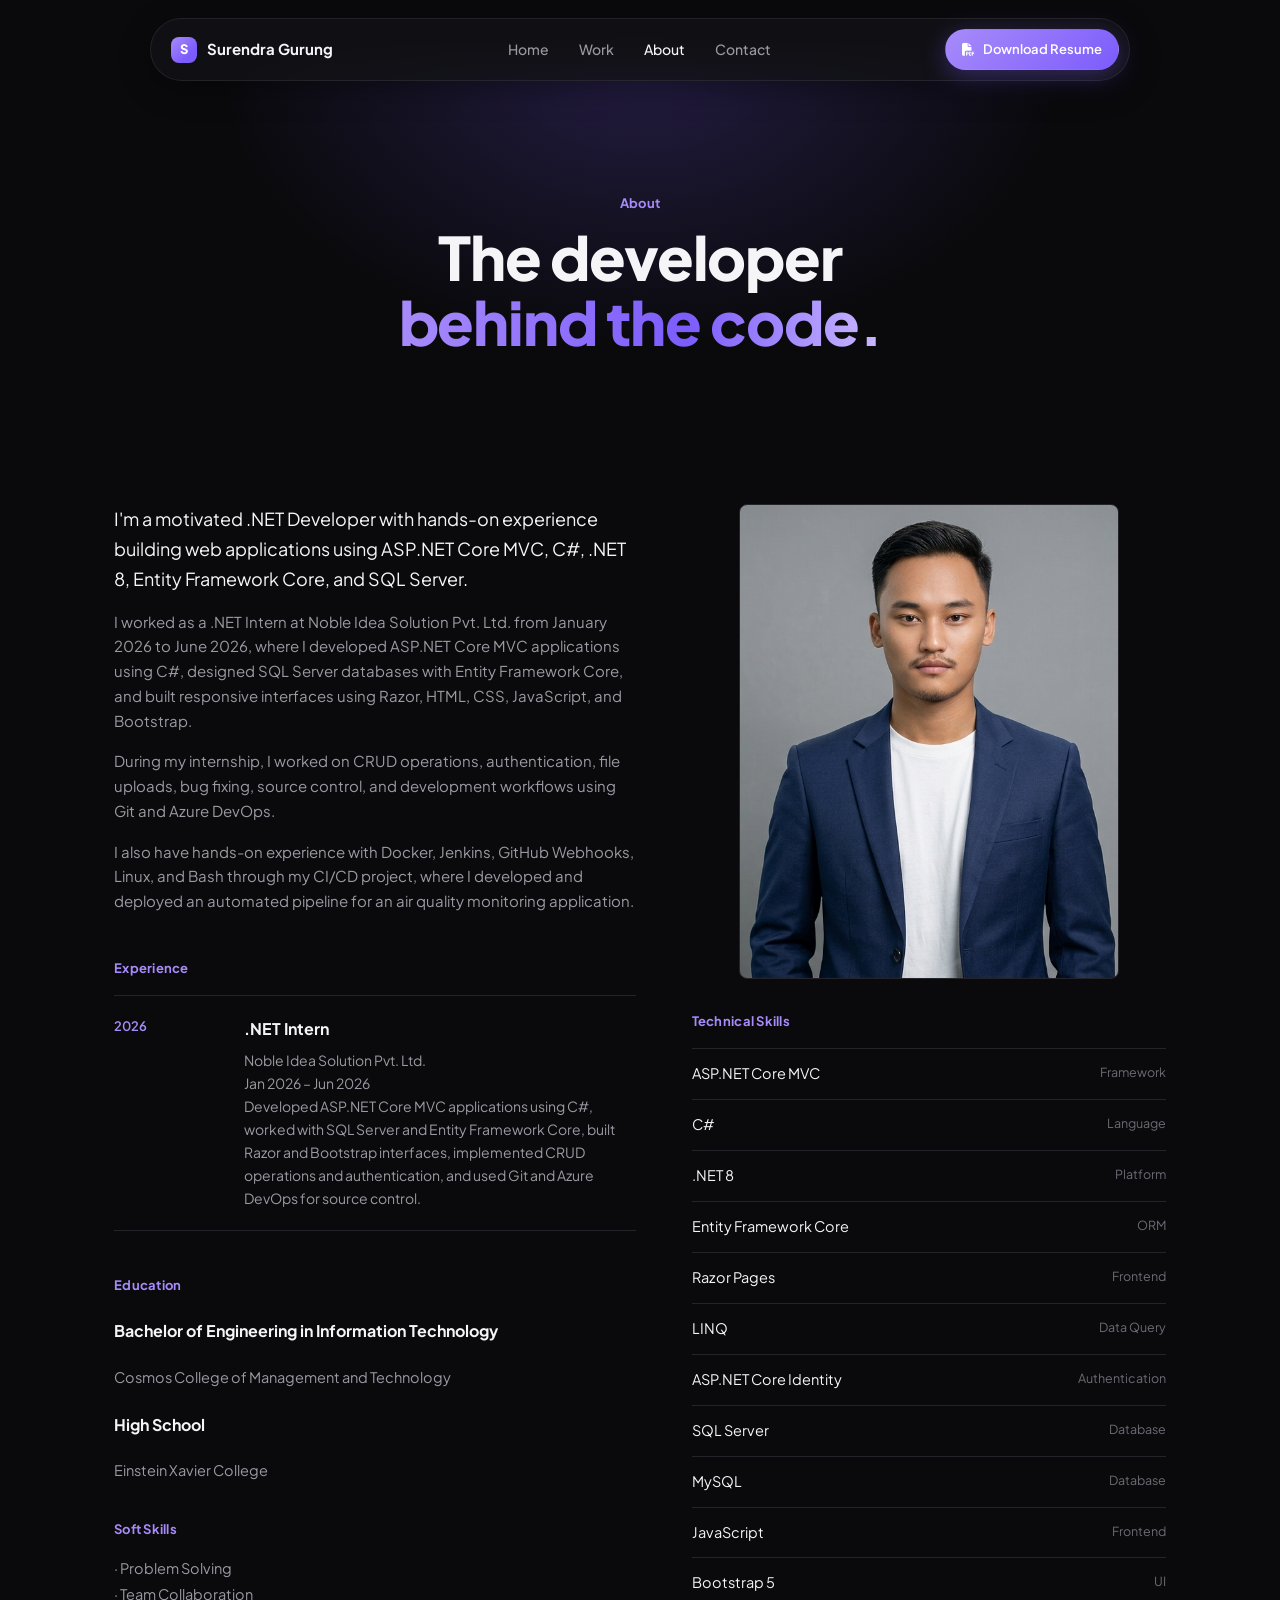
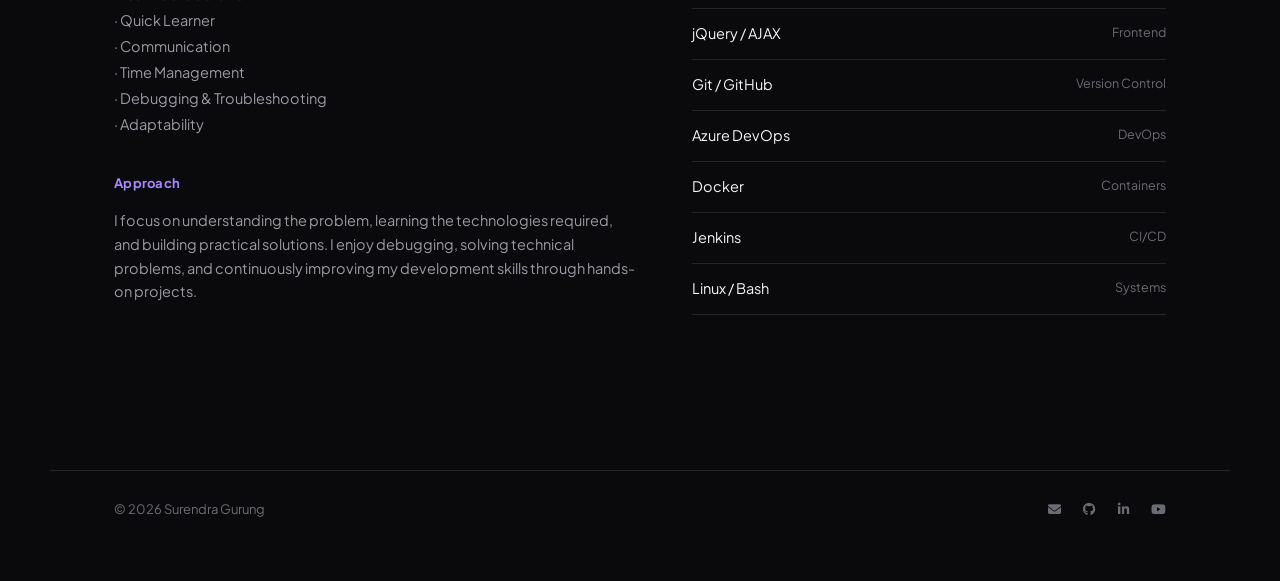
==== about.html @ 14fc5375 "first commit" ====
<!DOCTYPE html>
<html lang="en">

<head>
  <meta charset="UTF-8">
  <meta name="viewport" content="width=device-width, initial-scale=1.0">

  <title>About — Surendra Gurung</title>

  <meta name="description"
    content="About Surendra Gurung, a .NET Developer with experience in ASP.NET Core MVC, C#, .NET 8, Entity Framework Core, SQL Server, JavaScript, Bootstrap and DevOps.">

  <link rel="preconnect" href="https://fonts.googleapis.com">

  <link
    href="https://fonts.googleapis.com/css2?family=Plus+Jakarta+Sans:wght@400;500;600;700;800&family=JetBrains+Mono:wght@400;500&display=swap"
    rel="stylesheet">
  <link rel="stylesheet" href="https://cdnjs.cloudflare.com/ajax/libs/font-awesome/6.7.2/css/all.min.css">

  <link rel="stylesheet" href="styles.css">
  <link rel="icon" type="image/png" href="images/FavIcon.jpg">
</head>

<body>

  <div class="nav-outer">
    <nav class="nav">

      <a href="index.html" class="logo">
        <span class="mark">S</span> Surendra Gurung
      </a>

      <ul class="nav-links">
        <li><a href="index.html">Home</a></li>
        <li><a href="work.html">Work</a></li>
        <li><a href="about.html">About</a></li>
        <li><a href="contact.html">Contact</a></li>
      </ul>

      <div class="nav-cta">

        <a href="PDF/Surendra-CV.pdf" class="btn btn-primary btn-sm" download="Surendra-Gurung-Resume.pdf">
          <i class="fa-solid fa-file-pdf"></i> Download Resume
        </a>

        <button class="nav-toggle" aria-label="Toggle menu">
          ≡
        </button>

      </div>

    </nav>
  </div>


  <div class="mobile-panel">
    <ul>
      <li><a href="index.html">Home</a></li>
      <li><a href="work.html">Work</a></li>
      <li><a href="about.html">About</a></li>
      <li><a href="contact.html">Contact</a></li>
    </ul>
  </div>


  <main>

    <!-- =========================
       HERO
  ========================== -->

    <section class="hero" style="padding-bottom: 20px;">

      <div class="glow"></div>

      <div class="wrap hero-inner">

        <div class="eyebrow">
          About
        </div>

        <h1>
          The developer<br>
          <span class="gradient-text">
            behind the code.
          </span>
        </h1>

      </div>

    </section>


    <!-- =========================
       ABOUT
  ========================== -->

    <section>

      <div class="wrap about-grid">

        <!-- LEFT SIDE: intro, experience, education, soft skills, approach -->

        <div>

          <p class="intro">
            I'm a motivated .NET Developer with hands-on experience
            building web applications using ASP.NET Core MVC, C#,
            .NET 8, Entity Framework Core, and SQL Server.
          </p>

          <p>
            I worked as a .NET Intern at Noble Idea Solution Pvt. Ltd.
            from January 2026 to June 2026, where I developed
            ASP.NET Core MVC applications using C#, designed
            SQL Server databases with Entity Framework Core,
            and built responsive interfaces using Razor, HTML,
            CSS, JavaScript, and Bootstrap.
          </p>

          <p>
            During my internship, I worked on CRUD operations,
            authentication, file uploads, bug fixing, source control,
            and development workflows using Git and Azure DevOps.
          </p>

          <p>
            I also have hands-on experience with Docker, Jenkins,
            GitHub Webhooks, Linux, and Bash through my CI/CD project,
            where I developed and deployed an automated pipeline
            for an air quality monitoring application.
          </p>


          <!-- EXPERIENCE -->

          <div class="eyebrow" style="margin-top:44px;">
            Experience
          </div>

          <ul class="timeline" style="margin-top:16px;">

            <li>

              <span class="when">
                2026
              </span>

              <div>

                <h4>
                  .NET Intern
                </h4>

                <p>
                  Noble Idea Solution Pvt. Ltd.
                  <br>
                  Jan 2026 – Jun 2026
                </p>

                <p>
                  Developed ASP.NET Core MVC applications using C#,
                  worked with SQL Server and Entity Framework Core,
                  built Razor and Bootstrap interfaces, implemented
                  CRUD operations and authentication, and used Git
                  and Azure DevOps for source control.
                </p>

              </div>

            </li>
          </ul>


          <!-- EDUCATION -->

          <div class="eyebrow" style="margin-top:44px;">
            Education
          </div>

          <div style="margin-top:16px;">

            <h4>
              Bachelor of Engineering in Information Technology
            </h4>

            <p style="
            color:var(--text-muted);
            margin-top:6px;
            font-size:14.5px;
          ">
              Cosmos College of Management and Technology
            </p>

          </div>

          <div style="margin-top:22px;">

            <h4>
              High School
            </h4>

            <p style="
            color:var(--text-muted);
            margin-top:6px;
            font-size:14.5px;
          ">
              Einstein Xavier College
            </p>

          </div>


          <!-- SOFT SKILLS -->

          <div class="eyebrow" style="margin-top:36px;">
            Soft Skills
          </div>

          <!-- <p style="
  color:var(--text-muted);
  margin-top:14px;
  font-size:14.5px;
  line-height:1.9;">
            Problem Solving · Team Collaboration · Quick Learner ·
            Communication · Time Management · Debugging & Troubleshooting · Adaptability
          </p> -->
          <p style="
  color:var(--text-muted);
  margin-top:14px;
  font-size:14.5px;
  line-height:1.8;">
  · Problem Solving<br>
  · Team Collaboration<br>
  · Quick Learner<br>
  · Communication<br>
  · Time Management<br>
  · Debugging & Troubleshooting<br>
  · Adaptability
</p>


          <!-- APPROACH -->

          <div class="eyebrow" style="margin-top:36px;">
            Approach
          </div>

          <p style="
          color:var(--text-muted);
          margin-top:14px;
          font-size:14.5px;
        ">
            I focus on understanding the problem, learning the
            technologies required, and building practical solutions.
            I enjoy debugging, solving technical problems, and
            continuously improving my development skills through
            hands-on projects.
          </p>

        </div>


        <!-- RIGHT SIDE: photo + technical skills -->

        <div>

          <!-- PHOTO -->

          <div class="about-photo">
            <img src="images/aRDNERUS.jpg" alt="Surendra Gurung">
          </div>


          <!-- SKILLS -->

          <div class="eyebrow">
            Technical Skills
          </div>

          <ul class="stack-list" style="margin-top:16px;">

            <li>
              <span>ASP.NET Core MVC</span>
              <span class="role">Framework</span>
            </li>

            <li>
              <span>C#</span>
              <span class="role">Language</span>
            </li>

            <li>
              <span>.NET 8</span>
              <span class="role">Platform</span>
            </li>

            <li>
              <span>Entity Framework Core</span>
              <span class="role">ORM</span>
            </li>

            <li>
              <span>Razor Pages</span>
              <span class="role">Frontend</span>
            </li>

            <li>
              <span>LINQ</span>
              <span class="role">Data Query</span>
            </li>

            <li>
              <span>ASP.NET Core Identity</span>
              <span class="role">Authentication</span>
            </li>

            <li>
              <span>SQL Server</span>
              <span class="role">Database</span>
            </li>

            <li>
              <span>MySQL</span>
              <span class="role">Database</span>
            </li>

            <li>
              <span>JavaScript</span>
              <span class="role">Frontend</span>
            </li>

            <li>
              <span>Bootstrap 5</span>
              <span class="role">UI</span>
            </li>

            <li>
              <span>jQuery / AJAX</span>
              <span class="role">Frontend</span>
            </li>

            <li>
              <span>Git / GitHub</span>
              <span class="role">Version Control</span>
            </li>

            <li>
              <span>Azure DevOps</span>
              <span class="role">DevOps</span>
            </li>

            <li>
              <span>Docker</span>
              <span class="role">Containers</span>
            </li>

            <li>
              <span>Jenkins</span>
              <span class="role">CI/CD</span>
            </li>

            <li>
              <span>Linux / Bash</span>
              <span class="role">Systems</span>
            </li>

          </ul>

        </div>

      </div>

    </section>


    <!-- =========================
       CTA
  ========================== -->

    <!-- <section>

      <div class="wrap">

        <div class="cta-band reveal">

          <h2>
            Have an idea worth building?
          </h2>

          <a href="contact.html" class="btn btn-primary">
            Let's talk →
          </a>

        </div>

      </div>

    </section> -->

  </main>


  <!-- =========================
     FOOTER
========================== -->

  <footer>
    <div class="wrap footer-row">
      <span>© 2026 Surendra Gurung</span>
      <div class="footer-links">
        <!-- Email (Gmail) -->
        <a href="mailto:amoshtamu25@gmail.com" class="icon-link gmail" title="Email" target="_blank"
          rel="noopener noreferrer">
          <i class="fa-solid fa-envelope"></i>
        </a>

        <!-- GitHub -->
        <a href="https://github.com/Suren-grg12" class="icon-link github" title="GitHub" target="_blank"
          rel="noopener noreferrer">
          <i class="fa-brands fa-github"></i>
        </a>

        <!-- LinkedIn -->
        <a href="https://www.linkedin.com/in/surendra-gurung-a97ab1424/" class="icon-link linkedin" title="LinkedIn"
          target="_blank" rel="noopener noreferrer">
          <i class="fa-brands fa-linkedin-in"></i>
        </a>

        <!-- YouTube (Optional placeholder - remove if not needed) -->
        <a href="https://www.youtube.com/@Ardnerus-official" class="icon-link youtube" title="YouTube" target="_blank"
          rel="noopener noreferrer">
          <i class="fa-brands fa-youtube"></i>
        </a>
      </div>
    </div>
  </footer>


  <script src="script.js"></script>

</body>

</html>
---- styles.css ----
/* ============================================================
   Design tokens — dark / violet system
   ============================================================ */
:root{
  --bg: #0A0A0D;
  --surface: #131317;
  --surface-2: #19191F;
  --border: #232329;
  --border-soft: rgba(255,255,255,0.08);
  --text: #F5F5F7;
  --text-muted: #9A9AA3;
  --text-dim: #6B6B74;

  --violet: #7C5CFC;
  --violet-light: #A78BFA;
  --violet-dim: #3A2E6E;
  --mint: #34D399;

  --font-display: 'Plus Jakarta Sans', sans-serif;
  --font-body: 'Plus Jakarta Sans', sans-serif;

  --maxw: 1180px;
  --pad: clamp(20px, 5vw, 64px);
  --radius: 20px;
  --radius-sm: 12px;
}

*{ box-sizing: border-box; }
html{ scroll-behavior: smooth; }

body{
  margin: 0;
  background: var(--bg);
  color: var(--text);
  font-family: var(--font-body);
  font-size: 16px;
  line-height: 1.65;
  -webkit-font-smoothing: antialiased;
  overflow-x: hidden;
}

@media (prefers-reduced-motion: reduce){
  html{ scroll-behavior: auto; }
  *{ animation-duration: 0.001ms !important; animation-iteration-count: 1 !important; transition-duration: 0.001ms !important; }
}

a{ color: inherit; text-decoration: none; }
img{ max-width: 100%; display: block; }
button{ font-family: inherit; cursor: pointer; }

::selection{ background: var(--violet); color: #fff; }

:focus-visible{
  outline: 2px solid var(--violet-light);
  outline-offset: 3px;
  border-radius: 4px;
}

.wrap{
  max-width: var(--maxw);
  margin: 0 auto;
  padding-left: var(--pad);
  padding-right: var(--pad);
}

.glow{
  position: absolute;
  inset: 0;
  pointer-events: none;
  z-index: 0;
  background:
    radial-gradient(600px 400px at 50% 0%, rgba(124,92,252,0.22), transparent 70%);
}

.eyebrow{
  font-size: 13px;
  font-weight: 700;
  letter-spacing: 0.02em;
  color: var(--violet-light);
  margin: 0 0 10px;
}

.gradient-text{
  background: linear-gradient(90deg, var(--violet-light), var(--violet) 60%, #C9B8FF);
  -webkit-background-clip: text;
  background-clip: text;
  color: transparent;
}

/* ============================================================
   Floating pill nav
   ============================================================ */
.nav-outer{
  position: sticky;
  top: 18px;
  z-index: 100;
  display: flex;
  justify-content: center;
  padding: 0 var(--pad);
}
.nav{
  width: 100%;
  max-width: 980px;
  display: flex;
  align-items: center;
  justify-content: space-between;
  gap: 24px;
  padding: 10px 10px 10px 20px;
  background: rgba(19,19,23,0.75);
  backdrop-filter: blur(16px);
  border: 1px solid var(--border-soft);
  border-radius: 999px;
  box-shadow: 0 8px 30px rgba(0,0,0,0.35);
}
.logo{
  display: flex;
  align-items: center;
  gap: 10px;
  font-weight: 700;
  font-size: 15px;
  white-space: nowrap;
}
.logo .mark{
  width: 26px; height: 26px;
  border-radius: 8px;
  background: linear-gradient(135deg, var(--violet-light), var(--violet) 70%);
  display: flex; align-items: center; justify-content: center;
  font-size: 13px; font-weight: 800; color: #fff;
}
.nav-links{
  display: flex;
  gap: 30px;
  list-style: none;
  margin: 0; padding: 0;
  font-size: 14px;
  font-weight: 500;
}
.nav-links a{ color: var(--text-muted); transition: color .2s ease; }
.nav-links a:hover, .nav-links a.active{ color: var(--text); }

.nav-cta{ display: flex; align-items: center; gap: 10px; }

.nav-toggle{
  display: none;
  background: none;
  border: 1px solid var(--border-soft);
  border-radius: 999px;
  color: var(--text);
  width: 38px; height: 38px;
  align-items: center;
  justify-content: center;
}

.mobile-panel{ display: none; }

@media (max-width: 780px){
  .nav-links{ display: none; }
  .nav-toggle{ display: flex; }
  .mobile-panel{
    max-width: 980px;
    margin: 10px auto 0;
    background: rgba(19,19,23,0.95);
    border: 1px solid var(--border-soft);
    border-radius: 20px;
    overflow: hidden;
    max-height: 0;
    transition: max-height .3s ease;
  }
  .mobile-panel.open{ max-height: 300px; }
  .mobile-panel ul{ list-style: none; margin: 0; padding: 8px; }
  .mobile-panel a{
    display: block;
    padding: 14px 16px;
    font-size: 15px;
    color: var(--text-muted);
    border-radius: 12px;
  }
  .mobile-panel a:hover{ background: var(--surface-2); color: var(--text); }
}

/* ============================================================
   Buttons
   ============================================================ */
.btn{
  font-size: 14.5px;
  font-weight: 600;
  padding: 12px 22px;
  border-radius: 999px;
  border: 1px solid transparent;
  display: inline-flex;
  align-items: center;
  gap: 8px;
  transition: transform .2s ease, box-shadow .2s ease, background .2s ease;
}
.btn-primary{
  background: linear-gradient(135deg, var(--violet-light), var(--violet));
  color: #fff;
  box-shadow: 0 6px 24px rgba(124,92,252,0.35);
}
.btn-primary:hover{ transform: translateY(-1px); box-shadow: 0 10px 30px rgba(124,92,252,0.5); }
.btn-ghost{
  color: var(--text);
  border-color: var(--border-soft);
  background: rgba(255,255,255,0.02);
}
.btn-ghost:hover{ border-color: var(--violet-light); }
.btn-sm{ padding: 9px 16px; font-size: 13px; }

/* ============================================================
   Hero
   ============================================================ */
.hero{
  position: relative;
  text-align: center;
  padding: clamp(70px, 12vw, 130px) 0 40px;
}
.hero-inner{ position: relative; z-index: 1; }
h1{
  font-family: var(--font-display);
  font-weight: 800;
  font-size: clamp(36px, 6vw, 60px);
  line-height: 1.08;
  letter-spacing: -0.02em;
  margin: 0 0 20px;
}
.hero p.lead{
  color: var(--text-muted);
  font-size: clamp(15px, 1.6vw, 18px);
  max-width: 56ch;
  margin: 0 auto 34px;
}
.hero .btn-row{ display: flex; justify-content: center; gap: 16px; flex-wrap: wrap; }
.hero .caption{ margin-top: 16px; font-size: 13px; color: var(--text-dim); }

/* ============================================================
   Bento visual grid
   ============================================================ */
.bento{
  position: relative;
  z-index: 1;
  display: grid;
  grid-template-columns: repeat(6, 1fr);
  gap: 14px;
  margin-top: 64px;
}
.bento .cell{
  border-radius: var(--radius-sm);
  border: 1px solid var(--border);
  background: var(--surface);
  overflow: hidden;
  position: relative;
  min-height: 160px;
  display: flex;
  align-items: flex-end;
  padding: 16px;
}
.bento .cell .tag{
  font-size: 11px;
  font-weight: 700;
  color: var(--text);
  background: rgba(0,0,0,0.45);
  backdrop-filter: blur(6px);
  padding: 6px 10px;
  border-radius: 999px;
}
.bento .c1{ grid-column: span 2; grid-row: span 2; background: linear-gradient(160deg, #1B1233, #0A0A0D 70%); }
.bento .c2{ grid-column: span 2; background: linear-gradient(160deg, #241830, #0A0A0D); }
.bento .c3{ grid-column: span 2; background: linear-gradient(160deg, #10151B, #0A0A0D); }
.bento .c4{ grid-column: span 2; background: linear-gradient(160deg, #16101F, #0A0A0D); }
.bento .c5{ grid-column: span 2; background: linear-gradient(160deg, #101014, #0A0A0D); }

@media (max-width: 820px){
  .bento{ grid-template-columns: repeat(2, 1fr); }
  .bento .cell{ grid-column: span 1 !important; grid-row: auto !important; min-height: 130px; }
}

/* ============================================================
   Feature icon strip
   ============================================================ */
.strip{
  display: flex;
  justify-content: center;
  gap: clamp(20px, 4vw, 56px);
  flex-wrap: wrap;
  margin-top: 56px;
}
.strip .item{ text-align: center; }
.strip .icon{
  width: 44px; height: 44px;
  border-radius: 12px;
  background: var(--surface-2);
  border: 1px solid var(--border);
  display: flex; align-items: center; justify-content: center;
  margin: 0 auto 10px;
  color: var(--violet-light);
}
.strip .label{ font-size: 13px; color: var(--text-muted); font-weight: 500; }

/* ============================================================
   Section shell
   ============================================================ */
section{ padding: clamp(60px, 9vw, 110px) 0; position: relative; }

.section-head{ text-align: center; margin-bottom: 56px; }
.section-head h2{
  font-family: var(--font-display);
  font-weight: 800;
  font-size: clamp(28px, 3.8vw, 42px);
  letter-spacing: -0.01em;
  margin: 0 0 14px;
}
.section-head p{
  color: var(--text-muted);
  max-width: 56ch;
  margin: 0 auto;
  font-size: 15.5px;
}
.section-head.left{ text-align: left; }
.section-head.left p{ margin: 0; }

/* ============================================================
   Two-column feature blocks
   ============================================================ */
.feature-blocks{
  display: grid;
  grid-template-columns: 1fr 1fr;
  gap: 20px;
}
.feature-blocks .block{
  background: var(--surface);
  border: 1px solid var(--border);
  border-radius: var(--radius);
  overflow: hidden;
}
.feature-blocks .visual{
  height: 220px;
  background: linear-gradient(160deg, #1B1233, #0A0A0D 75%);
  position: relative;
}
.feature-blocks .visual.v2{ background: linear-gradient(160deg, #101820, #0A0A0D 75%); }
.feature-blocks .visual.v3{ background: linear-gradient(160deg, #201018, #0A0A0D 75%); }
.feature-blocks .visual.v4{ background: linear-gradient(160deg, #131022, #0A0A0D 75%); }
.feature-blocks .copy{ padding: 24px 26px 28px; }
.feature-blocks h3{ font-family: var(--font-display); font-size: 18px; margin: 0 0 8px; }
.feature-blocks p{ color: var(--text-muted); font-size: 14.5px; margin: 0; }

@media (max-width: 760px){
  .feature-blocks{ grid-template-columns: 1fr; }
}

.code-mock{
  position: absolute; inset: 18px;
  background: rgba(10,10,13,0.8);
  border: 1px solid var(--border-soft);
  border-radius: 12px;
  padding: 16px;
  font-family: 'JetBrains Mono', monospace;
  font-size: 11px;
  color: var(--text-dim);
  overflow: hidden;
}
.code-mock .l1{ color: var(--violet-light); }
.code-mock .l2{ color: var(--mint); }
.code-mock div{ margin-bottom: 6px; white-space: nowrap; }

/* ============================================================
   Card grid (work / templates)
   ============================================================ */
.card-grid{
  display: grid;
  grid-template-columns: repeat(3, 1fr);
  gap: 22px;
}
.proj-card{
  background: var(--surface);
  border: 1px solid var(--border);
  border-radius: var(--radius);
  overflow: hidden;
  transition: transform .25s ease, border-color .25s ease;
}
.proj-card:hover{ transform: translateY(-4px); border-color: var(--violet-dim); }
.proj-card .thumb{
  height: 170px;
  background: linear-gradient(160deg, #1B1233, #0A0A0D 75%);
  position: relative;
}
.proj-card .thumb.t2{ background: linear-gradient(160deg, #101820, #0A0A0D 75%); }
.proj-card .thumb.t3{ background: linear-gradient(160deg, #201018, #0A0A0D 75%); }
.proj-card .thumb.t4{ background: linear-gradient(160deg, #131022, #0A0A0D 75%); }
.proj-card .thumb.t5{ background: linear-gradient(160deg, #10151B, #0A0A0D 75%); }
.proj-card .thumb.t6{ background: linear-gradient(160deg, #16101F, #0A0A0D 75%); }
.proj-card .body{ padding: 20px 22px 24px; }
.proj-card h3{ font-family: var(--font-display); font-size: 17px; margin: 0 0 4px; }
.proj-card .cat{ color: var(--violet-light); font-size: 13px; font-weight: 600; margin: 0 0 12px; }
.proj-card p{ color: var(--text-muted); font-size: 14px; margin: 0; }

@media (max-width: 900px){ .card-grid{ grid-template-columns: 1fr 1fr; } }
@media (max-width: 620px){ .card-grid{ grid-template-columns: 1fr; } }

/* ============================================================
   Resource / stack cards
   ============================================================ */
.res-grid{
  display: grid;
  grid-template-columns: repeat(4, 1fr);
  gap: 16px;
}
.res-card{
  background: var(--surface);
  border: 1px solid var(--border);
  border-radius: var(--radius-sm);
  padding: 22px;
}
.res-card .icon{
  width: 38px; height: 38px;
  border-radius: 10px;
  background: var(--surface-2);
  border: 1px solid var(--border);
  display: flex; align-items: center; justify-content: center;
  color: var(--violet-light);
  margin-bottom: 16px;
}
.res-card h3{ font-size: 15.5px; margin: 0 0 6px; font-family: var(--font-display); }
.res-card p{ color: var(--text-muted); font-size: 13.5px; margin: 0; }

@media (max-width: 900px){ .res-grid{ grid-template-columns: 1fr 1fr; } }
@media (max-width: 560px){ .res-grid{ grid-template-columns: 1fr; } }

/* ============================================================
   Testimonials
   ============================================================ */
.testi-grid{
  display: grid;
  grid-template-columns: repeat(3, 1fr);
  gap: 20px;
}
.testi-card{
  background: var(--surface);
  border: 1px solid var(--border);
  border-radius: var(--radius);
  padding: 26px;
}
.stars{ color: var(--mint); font-size: 14px; letter-spacing: 2px; margin-bottom: 14px; }
.testi-card p.quote{ color: var(--text-muted); font-size: 14.5px; margin: 0 0 18px; }
.testi-card .who{ font-weight: 700; font-size: 14px; }
.testi-card .when{ color: var(--text-dim); font-size: 12.5px; }

@media (max-width: 900px){ .testi-grid{ grid-template-columns: 1fr; } }

/* ============================================================
   FAQ accordion
   ============================================================ */
.faq{ max-width: 760px; margin: 0 auto; }
.faq-item{ border-top: 1px solid var(--border); }
.faq-item:last-child{ border-bottom: 1px solid var(--border); }
.faq-q{
  width: 100%;
  background: none;
  border: none;
  color: var(--text);
  display: flex;
  justify-content: space-between;
  align-items: center;
  padding: 22px 4px;
  font-size: 15.5px;
  font-weight: 600;
  text-align: left;
}
.faq-q .plus{
  color: var(--violet-light);
  font-size: 18px;
  transition: transform .25s ease;
  flex-shrink: 0;
  margin-left: 20px;
}
.faq-item.open .plus{ transform: rotate(45deg); }
.faq-a{ max-height: 0; overflow: hidden; transition: max-height .3s ease; }
.faq-a p{ color: var(--text-muted); font-size: 14.5px; padding: 0 4px 22px; margin: 0; max-width: 65ch; }

/* ============================================================
   About page specifics
   ============================================================ */
.about-grid{
  display: grid;
  grid-template-columns: 1.1fr 1fr;
  gap: 56px;
  align-items: start;
}
.about-grid p{ color: var(--text-muted); margin: 0 0 16px; font-size: 15px; }
.about-grid p.intro{ color: var(--text); font-size: 18px; }
 
.about-photo{
  width: 80%;
  margin: 0 auto 32px;
  aspect-ratio: 4 / 5;
  border-radius: 8px;
  overflow: hidden;
  border: 1px solid var(--border);
  background: linear-gradient(160deg, #1B1233, #0A0A0D 75%);
}
.about-photo img{
  width: 100%;
  height: 100%;
  object-fit: cover;
  display: block;
}
@media (max-width: 760px){
  .about-photo{ width: 100%; aspect-ratio: 16 / 9; max-width: 320px; }
}
 
.stack-list{ list-style: none; margin: 0; padding: 0; }
.stack-list li{
  display: flex;
  justify-content: space-between;
  padding: 13px 0;
  border-top: 1px solid var(--border);
  font-size: 14.5px;
}
.stack-list li:last-child{ border-bottom: 1px solid var(--border); }
.stack-list .role{ color: var(--text-dim); font-size: 12.5px; }
 
.timeline{ list-style: none; margin: 0; padding: 0; }
.timeline li{
  padding: 20px 0;
  border-top: 1px solid var(--border);
  display: grid;
  grid-template-columns: 110px 1fr;
  gap: 20px;
}
.timeline li:last-child{ border-bottom: 1px solid var(--border); }
.timeline .when{ color: var(--violet-light); font-size: 13px; font-weight: 600; }
.timeline h4{ margin: 0 0 6px; font-family: var(--font-display); font-size: 16px; }
.timeline p{ margin: 0; color: var(--text-muted); font-size: 14px; }
 
@media (max-width: 760px){
  .about-grid{ grid-template-columns: 1fr; gap: 36px; }
  .timeline li{ grid-template-columns: 1fr; gap: 6px; }
}



/* ============================================================
   Contact page
   ============================================================ */
.contact-grid{
  display: grid;
  grid-template-columns: 1fr 1fr;
  gap: 56px;
}
.field{ margin-bottom: 20px; }
.field label{
  display: block;
  font-size: 13px;
  font-weight: 600;
  color: var(--text-muted);
  margin-bottom: 8px;
}
.field input, .field textarea{
  width: 100%;
  background: var(--surface);
  border: 1px solid var(--border);
  border-radius: var(--radius-sm);
  padding: 13px 15px;
  color: var(--text);
  font-family: var(--font-body);
  font-size: 15px;
  transition: border-color .2s ease;
}
.field input:focus, .field textarea:focus{
  outline: none;
  border-color: var(--violet-light);
}
.field textarea{ resize: vertical; min-height: 130px; }

.contact-info dt{
  font-size: 12.5px;
  font-weight: 600;
  color: var(--text-dim);
  margin-top: 24px;
}
.contact-info dt:first-child{ margin-top: 0; }
.contact-info dd{
  margin: 8px 0 0;
  font-family: var(--font-display);
  font-size: 19px;
}
.contact-info dd a:hover{ color: var(--violet-light); }

.form-status{ font-size: 13px; color: var(--mint); margin-top: 4px; min-height: 18px; }

@media (max-width: 760px){
  .contact-grid{ grid-template-columns: 1fr; gap: 36px; }
}

/* ============================================================
   Footer CTA + footer
   ============================================================ */
.cta-band{
  text-align: center;
  border-radius: 28px;
  background: radial-gradient(500px 260px at 50% 0%, rgba(124,92,252,0.28), #0F0B1A 70%);
  border: 1px solid var(--border-soft);
  padding: clamp(48px, 8vw, 84px) 24px;
}
.cta-band h2{
  font-family: var(--font-display);
  font-weight: 800;
  font-size: clamp(26px, 4vw, 40px);
  margin: 0 0 26px;
}

footer{ padding: 40px 0 60px; }
.footer-row{
  display: flex;
  justify-content: space-between;
  align-items: center;
  flex-wrap: wrap;
  gap: 16px;
  font-size: 13px;
  color: var(--text-dim);
  border-top: 1px solid var(--border);
  padding-top: 28px;
}
.footer-row a{ color: var(--text-dim); }
.footer-row a:hover{ color: var(--violet-light); }
.footer-links{ display: flex; gap: 22px; }

.reveal{ opacity: 0; transform: translateY(16px); transition: opacity .6s ease, transform .6s ease; }
.reveal.in{ opacity: 1; transform: none; }
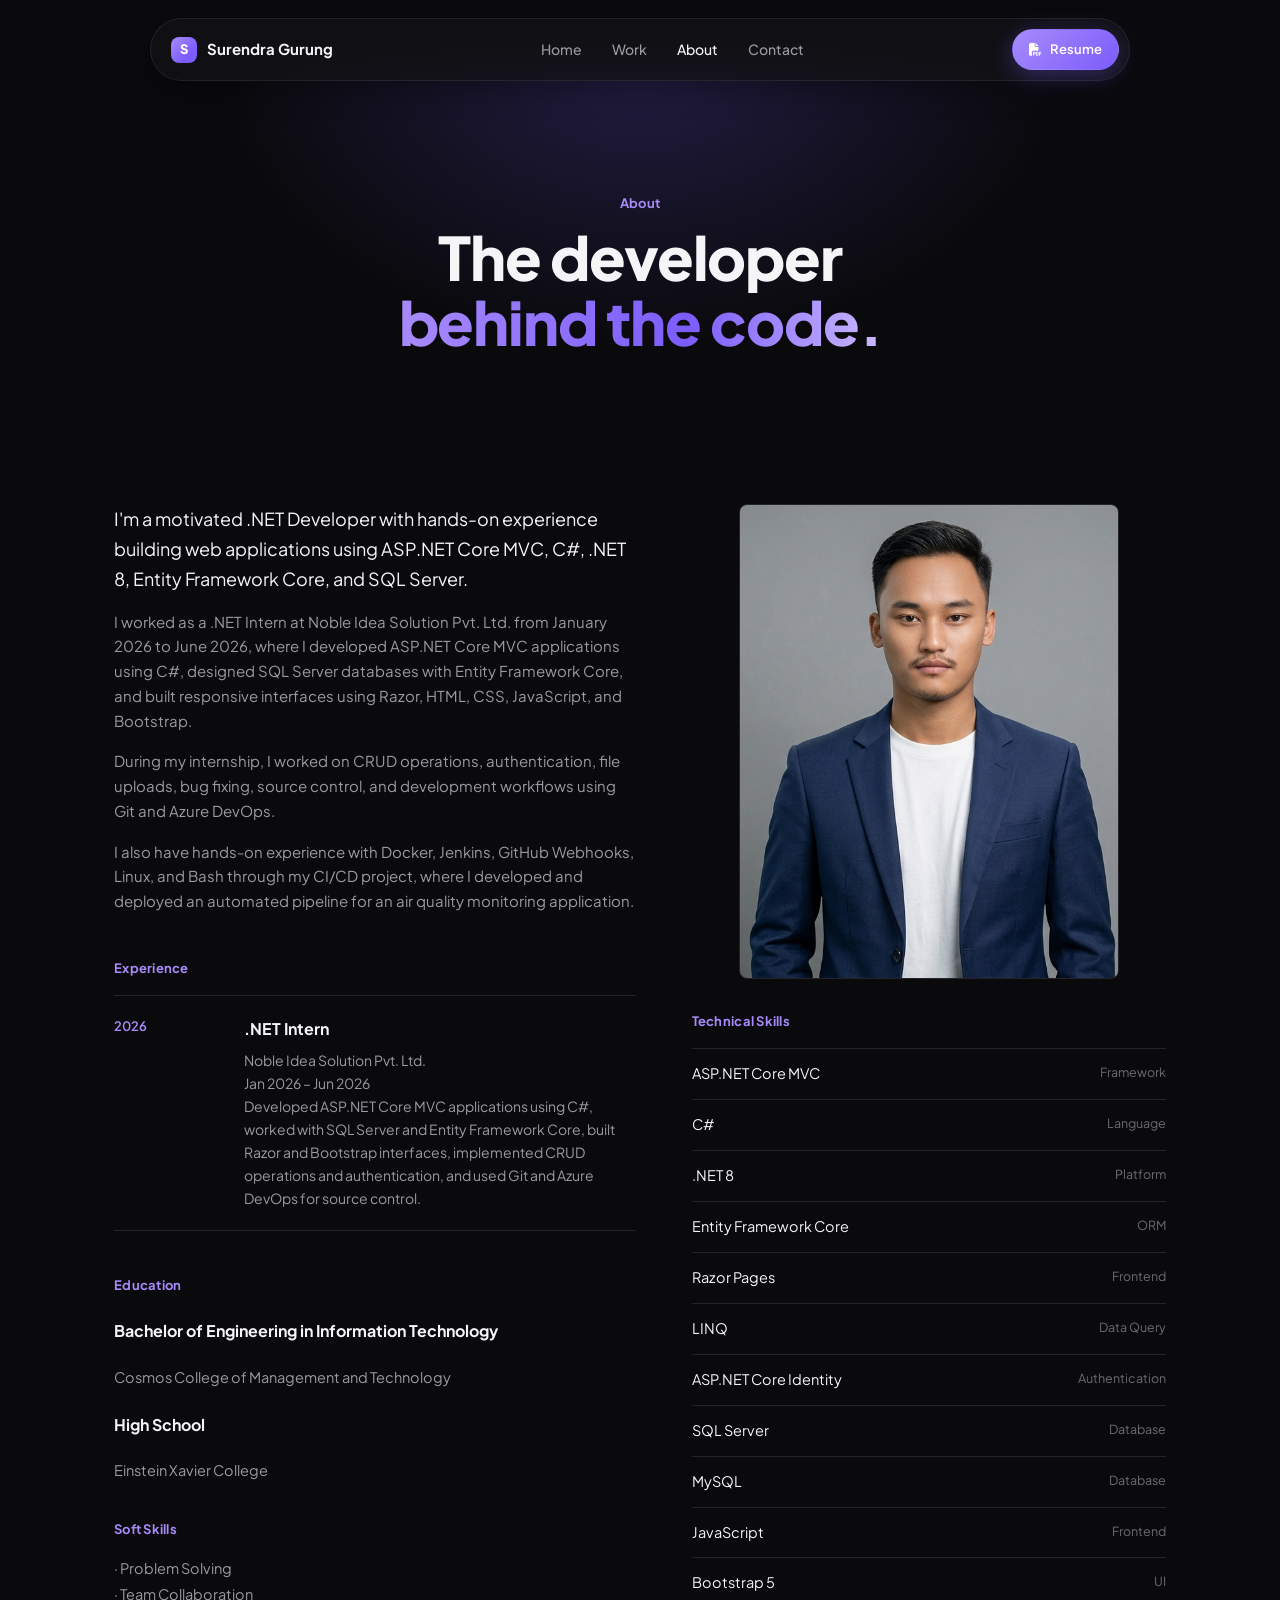
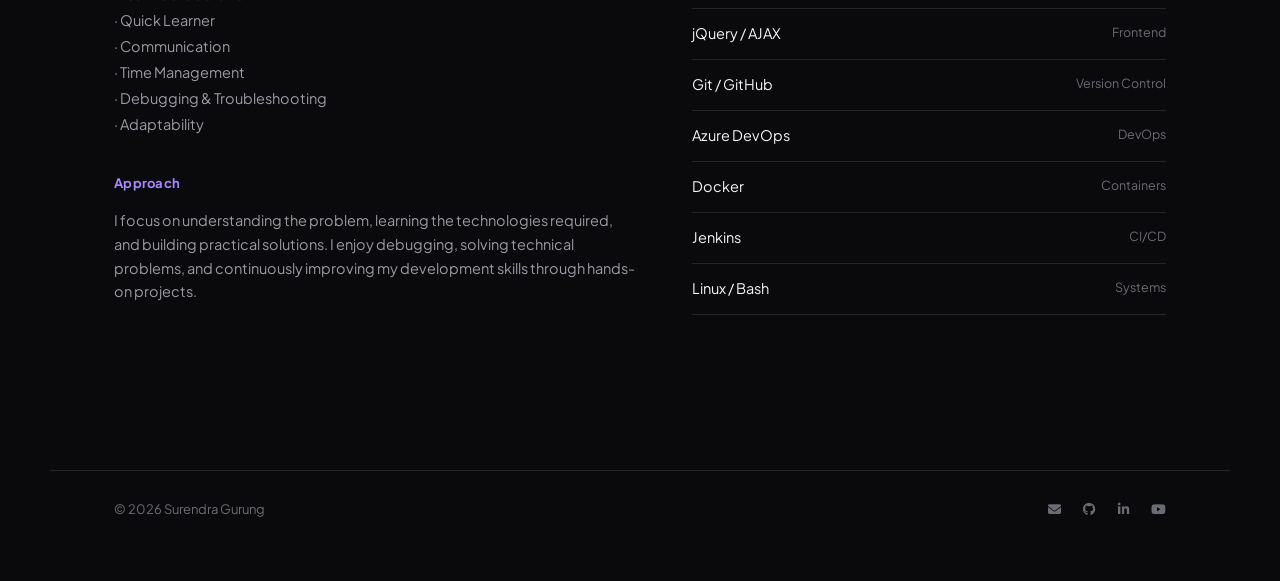
==== commit b832b5e7: "mobile view nav bar fixing" ====
--- a/about.html
+++ b/about.html
@@ -40,7 +40,7 @@
       <div class="nav-cta">
 
         <a href="PDF/Surendra-CV.pdf" class="btn btn-primary btn-sm" download="Surendra-Gurung-Resume.pdf">
-          <i class="fa-solid fa-file-pdf"></i> Download Resume
+          <i class="fa-solid fa-file-pdf"></i> Resume
         </a>
 
         <button class="nav-toggle" aria-label="Toggle menu">
--- a/styles.css
+++ b/styles.css
@@ -119,6 +119,9 @@
   font-weight: 700;
   font-size: 15px;
   white-space: nowrap;
+  overflow: hidden;
+text-overflow: ellipsis;
+min-width: 0;
 }
 .logo .mark{
   width: 26px; height: 26px;
@@ -139,6 +142,8 @@
 .nav-links a:hover, .nav-links a.active{ color: var(--text); }
 
 .nav-cta{ display: flex; align-items: center; gap: 10px; }
+
+.nav-cta{ display: flex; align-items: center; gap: 10px; flex-shrink: 0; }
 
 .nav-toggle{
   display: none;
@@ -149,33 +154,114 @@
   width: 38px; height: 38px;
   align-items: center;
   justify-content: center;
+  flex-shrink: 0;
+  font-size: 18px;
+  line-height: 1;
 }
 
 .mobile-panel{ display: none; }
 
-@media (max-width: 780px){
-  .nav-links{ display: none; }
-  .nav-toggle{ display: flex; }
-  .mobile-panel{
+/* ============================================================
+   Mobile Navigation & Responsive Tweaks (Max-width: 780px)
+   ============================================================ */
+@media (max-width: 780px) {
+
+  /* Fix top header cutoff / spacing on mobile screens */
+  .nav-outer {
+    position: sticky;
+    top: 10px;               /* Leaves breathable top clearance on mobile viewports */
+    padding: 0 12px;
+  }
+
+  .nav {
+    padding: 8px 12px;
+    gap: 8px;
+  }
+
+  /* Hide plain text nav links on mobile; they live inside .mobile-panel drawer */
+  .nav-links {
+    display: none;
+  }
+
+  /* Make sure the navbar CTA container stays visible & aligned */
+  .nav-cta {
+    display: flex;
+    align-items: center;
+    gap: 8px;
+    flex-shrink: 0;
+  }
+
+  /* Keep "Download Resume" visible in mobile header bar in a compact format */
+  .nav-cta .btn {
+    display: inline-flex !important;
+    padding: 6px 10px;
+    font-size: 11px;
+    border-radius: 999px;
+    white-space: nowrap;
+  }
+
+  /* Toggle button styling */
+  .nav-toggle {
+    display: flex;
+    width: 32px;
+    height: 32px;
+    font-size: 16px;
+    align-items: center;
+    justify-content: center;
+    border-radius: 50%;
+  }
+
+  /* Dropdown mobile panel floating underneath navbar pill */
+  .mobile-panel {
+    display: block;
+    position: fixed;
+    top: 65px;
+    left: 12px;
+    right: 12px;
+    z-index: 99;
     max-width: 980px;
-    margin: 10px auto 0;
-    background: rgba(19,19,23,0.95);
+    margin: 0 auto;
+    background: rgba(19, 19, 23, 0.95);
+    backdrop-filter: blur(16px);
+    -webkit-backdrop-filter: blur(16px);
     border: 1px solid var(--border-soft);
     border-radius: 20px;
     overflow: hidden;
     max-height: 0;
-    transition: max-height .3s ease;
-  }
-  .mobile-panel.open{ max-height: 300px; }
-  .mobile-panel ul{ list-style: none; margin: 0; padding: 8px; }
-  .mobile-panel a{
+    opacity: 0;
+    visibility: hidden;
+    transition: max-height 0.35s cubic-bezier(0.4, 0, 0.2, 1), 
+                opacity 0.25s ease, 
+                visibility 0.25s ease;
+  }
+
+  .mobile-panel.open {
+    max-height: 300px;
+    opacity: 1;
+    visibility: visible;
+    padding: 8px 0;
+  }
+
+  .mobile-panel ul {
+    list-style: none;
+    margin: 0;
+    padding: 6px 10px;
+  }
+
+  .mobile-panel a {
     display: block;
-    padding: 14px 16px;
-    font-size: 15px;
+    padding: 10px 14px;
+    font-size: 14px;
     color: var(--text-muted);
     border-radius: 12px;
-  }
-  .mobile-panel a:hover{ background: var(--surface-2); color: var(--text); }
+    transition: background 0.2s ease, color 0.2s ease;
+  }
+
+  .mobile-panel a:hover,
+  .mobile-panel a.active {
+    background: var(--surface-2);
+    color: var(--text);
+  }
 }
 
 /* ============================================================
@@ -212,7 +298,9 @@
 .hero{
   position: relative;
   text-align: center;
-  padding: clamp(70px, 12vw, 130px) 0 40px;
+  /* margin-top: -80px; 
+  padding: clamp(140px, 15vw, 200px) 0 40px; */
+   padding: clamp(70px, 12vw, 130px) 0 40px; 
 }
 .hero-inner{ position: relative; z-index: 1; }
 h1{
